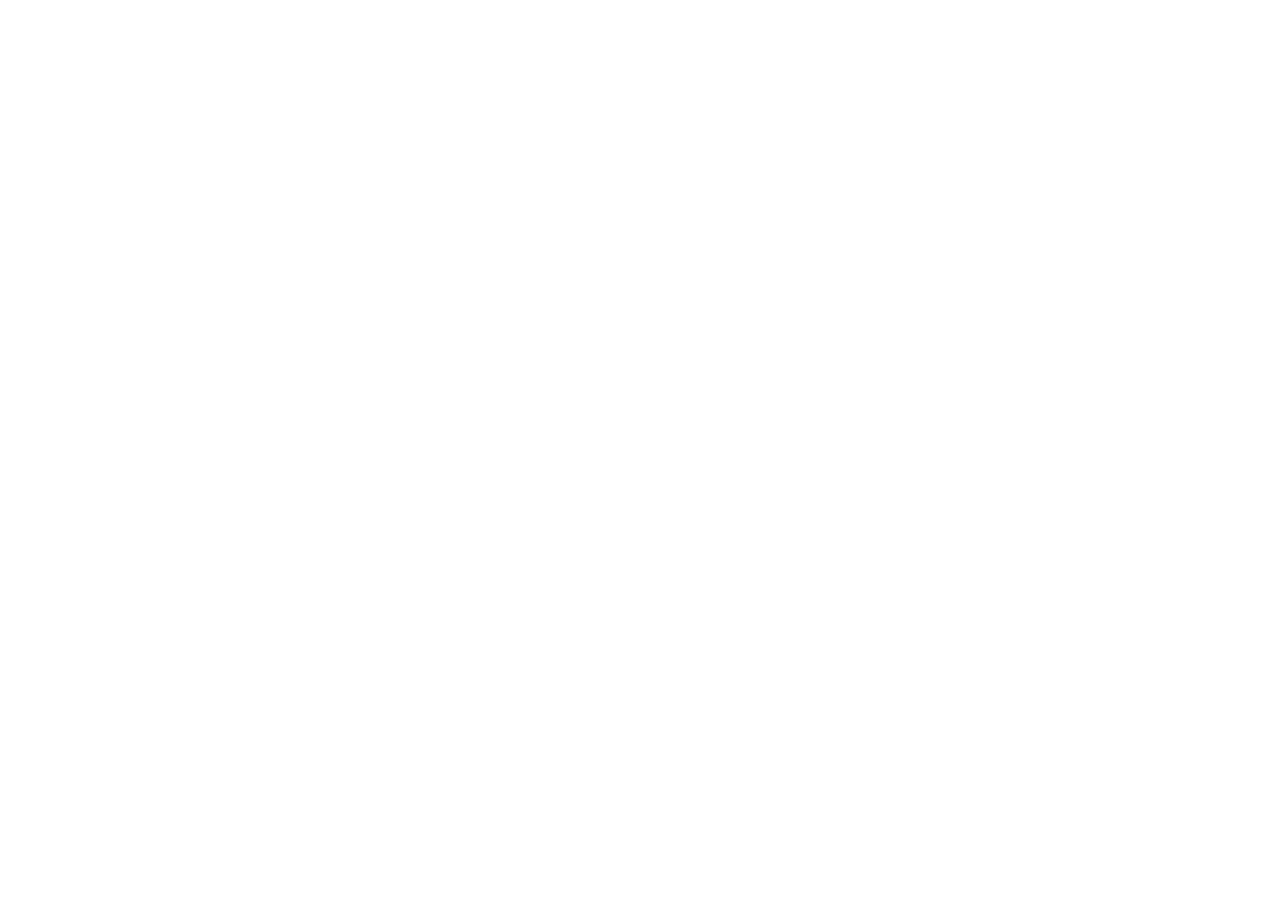
==== index.html @ ea011dbf "Initial commit" ====
<!DOCTYPE html>
<html lang="en">
  <head>
    <meta charset="UTF-8" />
    <meta name="viewport" content="width=device-width, initial-scale=1.0" />
    <title>Document</title>
    <link rel="stylesheet" href="./css/main.css" />
  </head>
  <body>
    <!-- Header -->

    <header>
      <nav></nav>
      <div class="container"></div>
    </header>

    <!-- Main -->

    <main>
      <section>
        <div class="container"></div>
      </section>

      <section>
        <div class="container"></div>
      </section>
    </main>
    <!-- Footer -->
    <footer>
      <div class="container"></div>
    </footer>
  </body>
</html>
---- css/main.css ----
*,
*::after,
*::before {
  margin: 0;
  padding: 0;
  box-sizing: border-box;
}

html {
  font-size: 62.5%;
  scroll-behavior: smooth;
  height: 100%;
}

a {
  display: inline-block;
  text-decoration: none;
}

ul,
ol {
  list-style: none;
}

img {
  display: flex;
  -o-object-fit: cover;
     object-fit: cover;
}

body {
  height: 100%;
  display: flex;
  flex-direction: column;
  font-family: "Barlow";
}

main {
  flex-grow: 1;
}

h1 {
  margin: 0;
}

h1,
h2,
h3,
h4,
h5,
h6 {
  font-family: "Fraunces";
  font-weight: 900;
}

.container {
  width: 100%;
  max-width: 1280px;
  margin-left: auto;
  margin-right: auto;
  padding-left: 5rem;
  padding-right: 5rem;
}

/* fraunces-regular - latin */
@font-face {
  font-display: swap; /* Check https://developer.mozilla.org/en-US/docs/Web/CSS/@font-face/font-display for other options. */
  font-family: "Fraunces";
  font-style: normal;
  font-weight: 400;
  src: url("../fonts/fraunces-v31-latin-regular.woff2") format("woff2"); /* Chrome 36+, Opera 23+, Firefox 39+, Safari 12+, iOS 10+ */
}
/* fraunces-900 - latin */
@font-face {
  font-display: swap; /* Check https://developer.mozilla.org/en-US/docs/Web/CSS/@font-face/font-display for other options. */
  font-family: "Fraunces";
  font-style: normal;
  font-weight: 900;
  src: url("../fonts/fraunces-v31-latin-900.woff2") format("woff2"); /* Chrome 36+, Opera 23+, Firefox 39+, Safari 12+, iOS 10+ */
}
/* barlow-regular - latin */
@font-face {
  font-display: swap; /* Check https://developer.mozilla.org/en-US/docs/Web/CSS/@font-face/font-display for other options. */
  font-family: "Barlow";
  font-style: normal;
  font-weight: 400;
  src: url("../fonts/barlow-v12-latin-regular.woff2") format("woff2"); /* Chrome 36+, Opera 23+, Firefox 39+, Safari 12+, iOS 10+ */
}
/* barlow-700 - latin */
@font-face {
  font-display: swap; /* Check https://developer.mozilla.org/en-US/docs/Web/CSS/@font-face/font-display for other options. */
  font-family: "Barlow";
  font-style: normal;
  font-weight: 700;
  src: url("../fonts/barlow-v12-latin-700.woff2") format("woff2"); /* Chrome 36+, Opera 23+, Firefox 39+, Safari 12+, iOS 10+ */
}/*# sourceMappingURL=main.css.map */
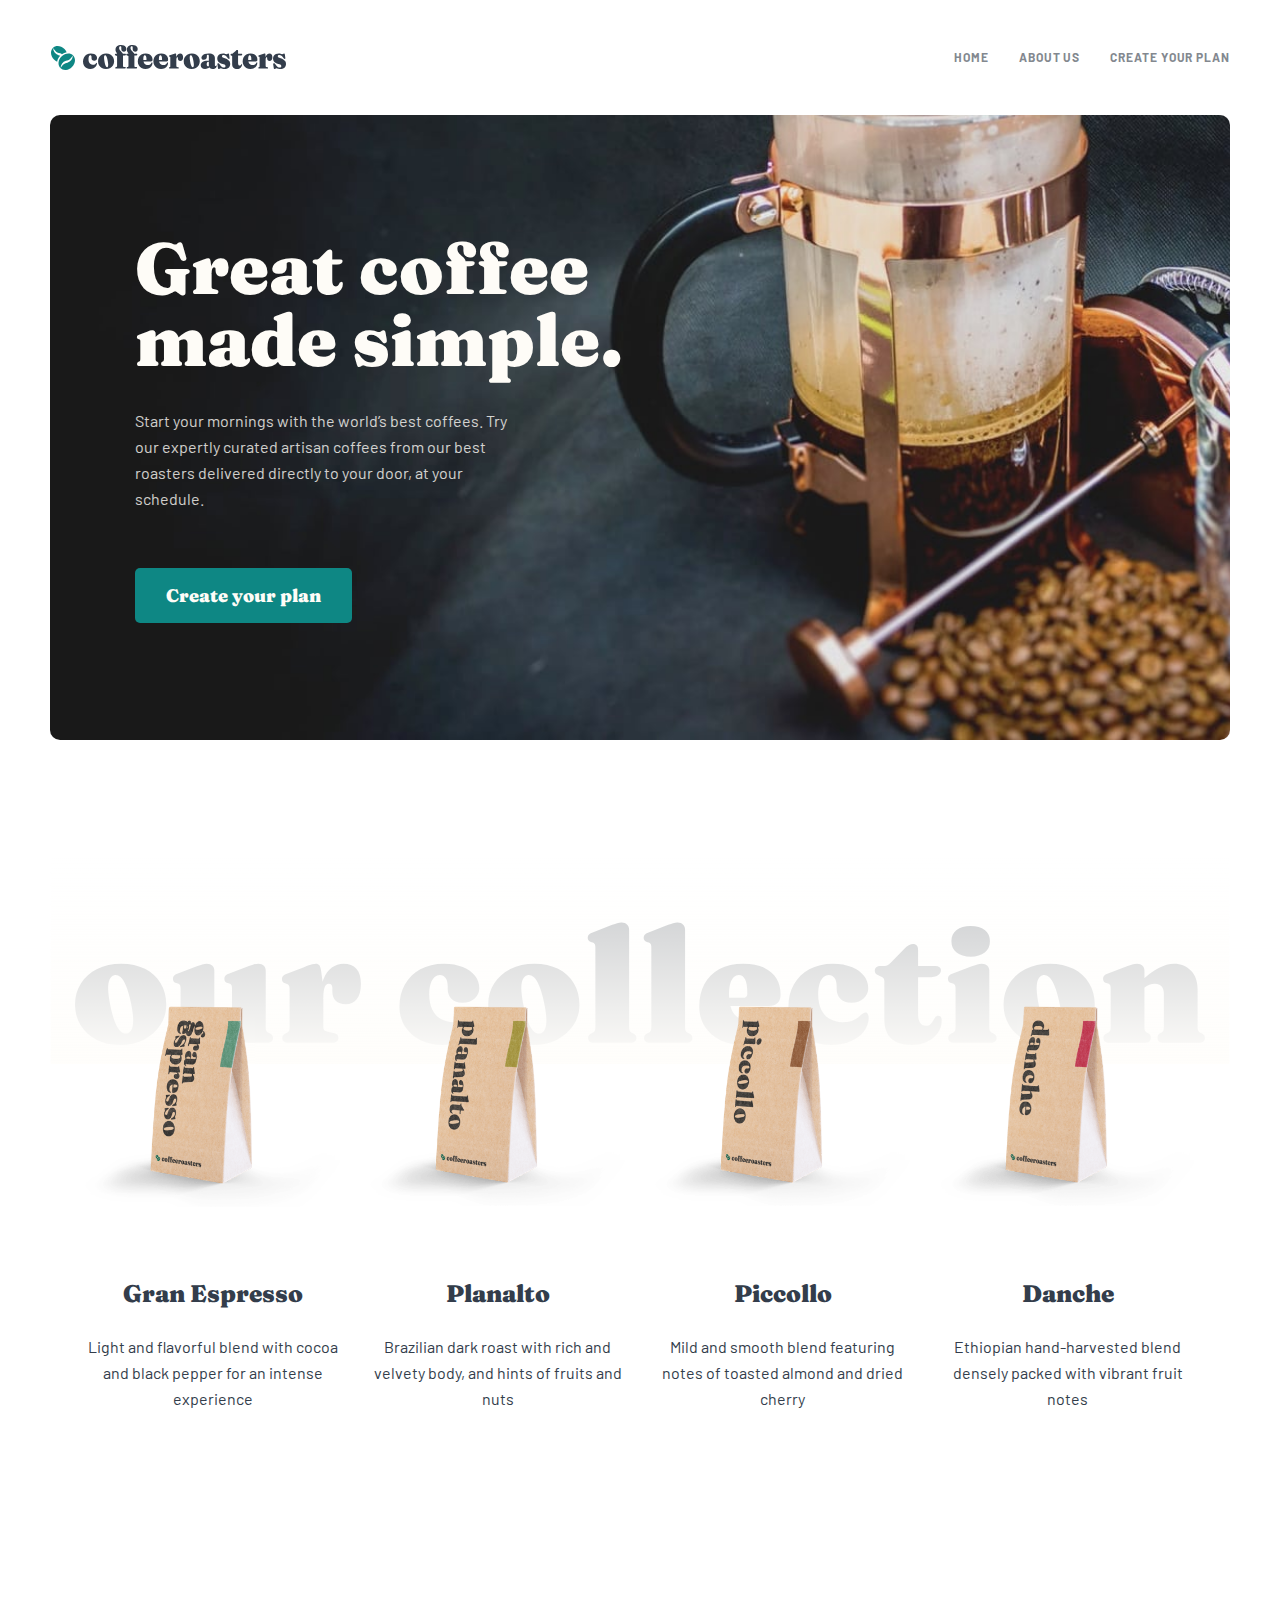
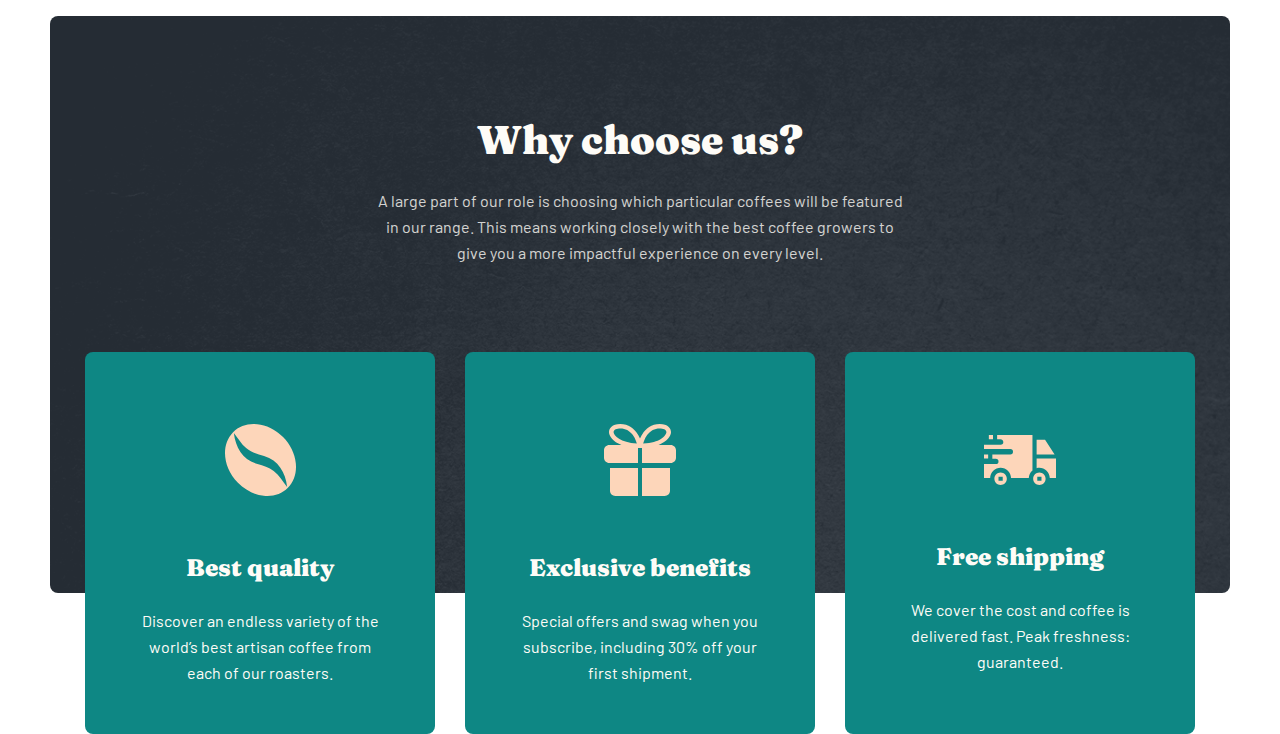
==== commit 54aea98b: "Cofeeroasters" ====
--- a/index.html
+++ b/index.html
@@ -10,24 +10,177 @@
     <!-- Header -->
 
     <header>
-      <nav></nav>
-      <div class="container"></div>
+      <nav>
+        <div class="container">
+          <div class="header-menu">
+            <a href="./index.html"
+              ><img
+                class="logo"
+                src="./img/shared/desktop/logo.svg"
+                alt="Cofferoaster"
+            /></a>
+            <ul class="header-menu__links">
+              <li><a class="header-menu__link" href="./index.html">HOME</a></li>
+              <li>
+                <a class="header-menu__link" href="./pages/about.html"
+                  >ABOUT US</a
+                >
+              </li>
+              <li>
+                <a class="header-menu__link" href="./pages/plan.html"
+                  >CREATE YOUR PLAN</a
+                >
+              </li>
+            </ul>
+
+            <button class="burger-button">
+              <img
+                class="burger-menu"
+                src="./img/shared/mobile/icon-hamburger.svg"
+              />
+            </button>
+          </div>
+        </div>
+      </nav>
+
+      <div class="container">
+        <div class="hero">
+          <div class="hero-content">
+            <h1 class="hero-content__title">Great coffee made simple.</h1>
+            <p class="hero-content__description">
+              Start your mornings with the world’s best coffees. Try our
+              expertly curated artisan coffees from our best roasters delivered
+              directly to your door, at your schedule.
+            </p>
+            <a class="btn" href="./pages/plan.html">Create your plan</a>
+          </div>
+        </div>
+      </div>
     </header>
 
     <!-- Main -->
 
     <main>
-      <section>
-        <div class="container"></div>
+      <section class="collection">
+        <div class="container">
+          <div class="collection-main">
+            <div class="collection-cards">
+              <div class="collection-box">
+                <img
+                  class="collection-box__img"
+                  src="../img/home/desktop/image-gran-espresso.png"
+                />
+                <div class="collection-text">
+                  <h2 class="collection-text__title">Gran Espresso</h2>
+                  <p class="collection-text__description">
+                    Light and flavorful blend with cocoa and black pepper for an
+                    intense experience
+                  </p>
+                </div>
+              </div>
+
+              <div class="collection-box">
+                <img
+                  class="collection-box__img"
+                  src="../img/home/desktop/image-planalto.png"
+                />
+                <div class="collection-text">
+                  <h2 class="collection-text__title">Planalto</h2>
+                  <p class="collection-text__description">
+                    Brazilian dark roast with rich and velvety body, and hints
+                    of fruits and nuts
+                  </p>
+                </div>
+              </div>
+
+              <div class="collection-box">
+                <img
+                  class="collection-box__img"
+                  src="../img/home/desktop/image-piccollo.png"
+                />
+                <div class="collection-text">
+                  <h2 class="collection-text__title">Piccollo</h2>
+                  <p class="collection-text__description">
+                    Mild and smooth blend featuring notes of toasted almond and
+                    dried cherry
+                  </p>
+                </div>
+              </div>
+
+              <div class="collection-box">
+                <img
+                  class="collection-box__img"
+                  src="../img/home/desktop/image-danche.png"
+                />
+                <div class="collection-text">
+                  <h2 class="collection-text__title">Danche</h2>
+                  <p class="collection-text__description">
+                    Ethiopian hand-harvested blend densely packed with vibrant
+                    fruit notes
+                  </p>
+                </div>
+              </div>
+            </div>
+          </div>
+        </div>
       </section>
 
       <section>
-        <div class="container"></div>
+        <div class="container">
+          <section class="creative">
+            <div class="backpage">
+              <div class="text-size">
+                <h2 class="text-size__title">Why choose us?</h2>
+                <p class="text-size__description">
+                  A large part of our role is choosing which particular coffees
+                  will be featured in our range. This means working closely with
+                  the best coffee growers to give you a more impactful
+                  experience on every level.
+                </p>
+              </div>
+              <div class="boss-box">
+                <div class="box-small">
+                  <img src="../img/home/desktop/icon-coffee-bean.svg" />
+                  <div class="box-text">
+                    <h3 class="box-text__title">Best quality</h3>
+                    <p class="box-text__description">
+                      Discover an endless variety of the world’s best artisan
+                      coffee from each of our roasters.
+                    </p>
+                  </div>
+                </div>
+
+                <div class="box-small">
+                  <img src="../img/home/desktop/icon-gift.svg" />
+                  <div class="box-text">
+                    <h3 class="box-text__title">Exclusive benefits</h3>
+                    <p class="box-text__description">
+                      Special offers and swag when you subscribe, including 30%
+                      off your first shipment.
+                    </p>
+                  </div>
+                </div>
+
+                <div class="box-small">
+                  <img src="../img/home/desktop/icon-truck.svg" />
+                  <div class="box-text">
+                    <h3 class="box-text__title">Free shipping</h3>
+                    <p class="box-text__description">
+                      We cover the cost and coffee is delivered fast. Peak
+                      freshness: guaranteed.
+                    </p>
+                  </div>
+                </div>
+              </div>
+            </div>
+          </section>
+        </div>
       </section>
     </main>
+
     <!-- Footer -->
-    <footer>
+    <!-- <!-- <footer>
       <div class="container"></div>
-    </footer>
+    </footer> -->
   </body>
 </html>
--- a/css/main.css
+++ b/css/main.css
@@ -93,4 +93,407 @@
   font-style: normal;
   font-weight: 700;
   src: url("../fonts/barlow-v12-latin-700.woff2") format("woff2"); /* Chrome 36+, Opera 23+, Firefox 39+, Safari 12+, iOS 10+ */
+}
+.btn {
+  padding: 15px 31px;
+  border-radius: 5px;
+  cursor: pointer;
+  background-color: #0e8784;
+  font-size: 18px;
+  line-height: 25px;
+  font-weight: 900;
+  font-family: "Fraunces";
+  color: #fefcf7;
+}
+
+.btn:hover {
+  background-color: #66d2cf;
+}
+
+.btn:active {
+  background-color: #e2dedb;
+}
+
+.header-menu {
+  display: flex;
+  justify-content: space-between;
+}
+
+nav {
+  padding: 44px 0;
+}
+
+.header-menu__links {
+  display: flex;
+  align-items: center;
+  gap: 30px;
+  font-size: 12px;
+  line-height: 0.8;
+  letter-spacing: 0.92px;
+  font-weight: 700;
+  font-family: "Barlow";
+}
+
+.header-menu__link {
+  color: #83888f;
+}
+
+.header-menu__link:hover {
+  color: #000;
+}
+
+.burger-menu {
+  display: none;
+  position: absolute;
+  top: 0;
+  right: 0;
+}
+
+.burger-button {
+  border: none;
+  background-color: transparent;
+  cursor: pointer;
+  position: absolute;
+  top: 0;
+  right: 0;
+}
+
+.hero {
+  background-image: url(../img/home/desktop/image-hero-coffeepress.jpg);
+  background-size: cover;
+  background-position: center;
+  border-radius: 10px;
+  padding: 11.7rem 8.5rem;
+}
+
+.hero-content__title {
+  font-size: 72px;
+  line-height: 1;
+  font-weight: 900;
+  font-family: "Fraunces";
+  max-width: 49.3rem;
+  color: #fefcf7;
+  margin-bottom: 32px;
+}
+
+.hero-content__description {
+  font-size: 16px;
+  line-height: 26px;
+  font-weight: 400;
+  font-family: "Barlow";
+  max-width: 39.5rem;
+  color: #fefcf7;
+  opacity: 80%;
+  margin-bottom: 56px;
+}
+
+.collection-main {
+  background-image: url(../img/home/desktop/our-collection.svg);
+  background-repeat: no-repeat;
+  background-size: contain;
+  height: 560px;
+  margin-top: 116px;
+  padding-bottom: 100px;
+  box-sizing: content-box;
+}
+
+.collection-cards {
+  display: flex;
+  align-items: center;
+  justify-content: center;
+  gap: 30px;
+  position: relative;
+  top: 150px;
+}
+
+.collection-box__img {
+  width: 255px;
+}
+
+.collection-box {
+  text-align: center;
+  display: flex;
+  flex-direction: column;
+  justify-content: center;
+}
+
+.collection-text {
+  width: 255px;
+}
+
+.collection-text__title {
+  font-size: 24px;
+  line-height: 32px;
+  color: #333d4b;
+  font-family: "Fraunces";
+  font-weight: 900;
+  margin-top: 71.55px;
+}
+
+.collection-text__description {
+  font-size: 16px;
+  line-height: 26px;
+  color: #333d4b;
+  font-family: "Barlow";
+  font-weight: 400;
+  margin-top: 24px;
+}
+
+.creative {
+  padding-bottom: 100px;
+}
+
+.backpage {
+  background-color: #333d4b;
+  background-image: url(../img/plan/desktop/bg-steps.png);
+  background-size: cover;
+  border-radius: 8px;
+  height: 577px;
+  margin-top: 100px;
+  text-align: center;
+  padding: 0 20px;
+}
+
+.text-size__title {
+  font-family: "Fraunces";
+  font-weight: 900;
+  font-size: 40px;
+  line-height: 48px;
+  margin: 0 auto;
+  color: #fefcf7;
+  padding-top: 100px;
+}
+
+.text-size__description {
+  font-family: "Barlow";
+  font-weight: 400;
+  font-size: 16px;
+  line-height: 26px;
+  opacity: 80%;
+  color: #fefcf7;
+  max-width: 540px;
+  margin: 0 auto;
+  padding-top: 24px;
+  padding-bottom: 86px;
+}
+
+.boss-box {
+  display: flex;
+  justify-content: center;
+  gap: 30px;
+}
+
+.box-small {
+  max-width: 350px;
+  padding: 72px 48px 48px 48px;
+  border-radius: 8px;
+  background-color: #0e8784;
+  display: flex;
+  flex-direction: column;
+  align-items: center;
+  justify-content: center;
+  text-align: center;
+}
+
+.box-text__title {
+  font-size: 24px;
+  line-height: 32px;
+  font-weight: 900;
+  font-family: "Fraunces";
+  color: #fefcf7;
+  margin-top: 56px;
+}
+
+.box-text__description {
+  font-size: 16px;
+  line-height: 26px;
+  font-weight: 400;
+  font-family: "Barlow";
+  color: #fefcf7;
+  width: 255px;
+  margin-top: 24px;
+}
+
+@media screen and (max-width: 1160px) {
+  .box-small {
+    max-width: 320px;
+  }
+}
+@media screen and (max-width: 1060px) {
+  .box-small {
+    max-width: 280px;
+    padding: 70px 20px 20px 20px;
+  }
+  .box-text__description {
+    width: 220px;
+  }
+  .box-text__title {
+    font-size: 20px;
+  }
+  .box-text__title:nth-child(3) {
+    margin-top: 65px;
+  }
+}
+@media screen and (max-width: 930px) {
+  .box-small {
+    max-width: 240px;
+  }
+}
+@media screen and (max-width: 830px) {
+  .boss-box {
+    display: flex;
+    flex-direction: column;
+    align-items: center;
+  }
+  .box-small {
+    max-width: 573px;
+    width: 100%;
+    height: 170px;
+    display: flex;
+    flex-direction: row;
+    gap: 24px;
+    padding: 41px 48px 41px 70px;
+  }
+  .text-size__title {
+    font-size: 32px;
+    line-height: 40px;
+  }
+  .text-size__description {
+    font-size: 15px;
+    line-height: 25px;
+    padding-bottom: 70px;
+  }
+  .box-text {
+    margin-left: 55px;
+  }
+  .box-text__title {
+    margin-top: 0;
+    text-align: left;
+  }
+  .box-text__description {
+    margin-top: 16px;
+    text-align: left;
+    width: 100%;
+  }
+  .backpage {
+    height: 573px;
+  }
+}
+@media screen and (max-width: 769px) {
+  .hero {
+    background-image: url(../img/home/tablet/image-hero-coffeepress.jpg);
+    background-position: center;
+    padding: 10.4rem 5.8rem;
+  }
+  .hero-content__title {
+    margin-bottom: 24px;
+    font-size: 48px;
+    line-height: 48px;
+    max-width: 329px;
+  }
+  .hero-content__description {
+    margin-bottom: 40px;
+    font-size: 15px;
+    line-height: 25px;
+  }
+}
+@media screen and (max-width: 660px) {
+  .header-menu__links {
+    display: none;
+  }
+  .header-menu {
+    align-items: center;
+  }
+  .burger-menu {
+    display: block;
+    width: 29px;
+  }
+  .burger-button {
+    position: relative;
+    top: -8px;
+  }
+}
+@media screen and (max-width: 600px) {
+  .boss-box {
+    display: flex;
+    flex-direction: column;
+    align-items: center;
+  }
+  .box-small {
+    max-width: 279px;
+    width: 100%;
+    height: 382px;
+    display: flex;
+    flex-direction: column;
+    gap: 24px;
+    padding: 72px 12px 48px 12px;
+  }
+  .text-size__title {
+    font-size: 32px;
+    line-height: 40px;
+  }
+  .text-size__description {
+    font-size: 15px;
+    line-height: 25px;
+    padding-bottom: 70px;
+  }
+  .box-text {
+    margin-left: 0;
+    display: flex;
+    flex-direction: column;
+    align-items: center;
+    justify-content: center;
+  }
+  .box-text__title {
+    margin-top: 55px;
+    text-align: left;
+    font-size: 24px;
+    text-align: center;
+  }
+  .box-text__description {
+    margin-top: 16px;
+    text-align: left;
+    width: 100%;
+    text-align: center;
+  }
+  .backpage {
+    height: 902px;
+    background-image: url(../img/plan/mobile/bg-order-summary.png);
+    background-repeat: no-repeat;
+    background-size: cover;
+  }
+}
+@media screen and (max-width: 550px) {
+  .hero {
+    background-image: url(../img/home/mobile/image-hero-coffeepress.jpg);
+    background-position: center;
+    padding: 10rem 2.4rem;
+  }
+  .hero-content {
+    text-align: center;
+  }
+  .hero-content__title {
+    margin-bottom: 24px;
+    font-size: 40px;
+    line-height: 40px;
+    max-width: 279px;
+    margin-left: auto;
+    margin-right: auto;
+  }
+  .hero-content__description {
+    margin-bottom: 40px;
+    font-size: 15px;
+    line-height: 25px;
+    max-width: 279px;
+    margin-left: auto;
+    margin-right: auto;
+  }
+}
+@media screen and (max-width: 400px) {
+  .logo {
+    width: 180px;
+  }
+  .burger-menu {
+    width: 19px;
+  }
 }/*# sourceMappingURL=main.css.map */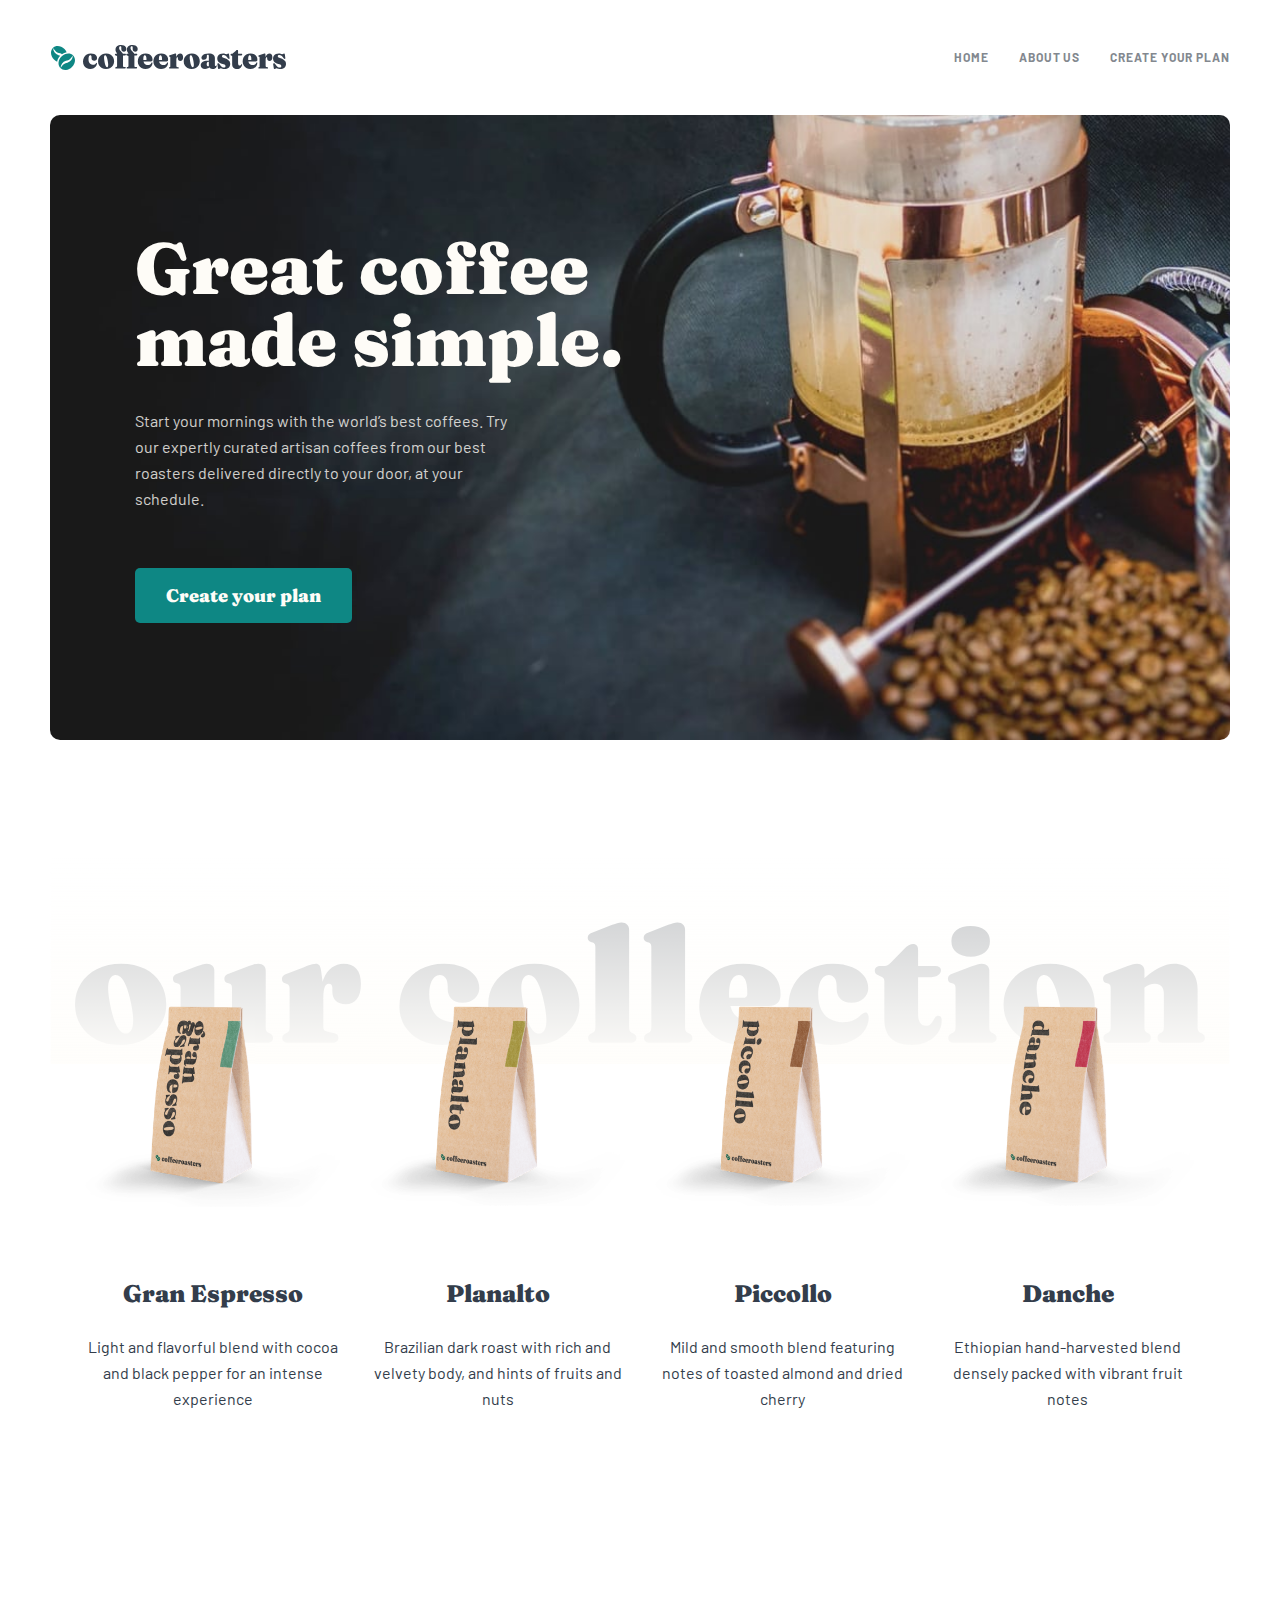
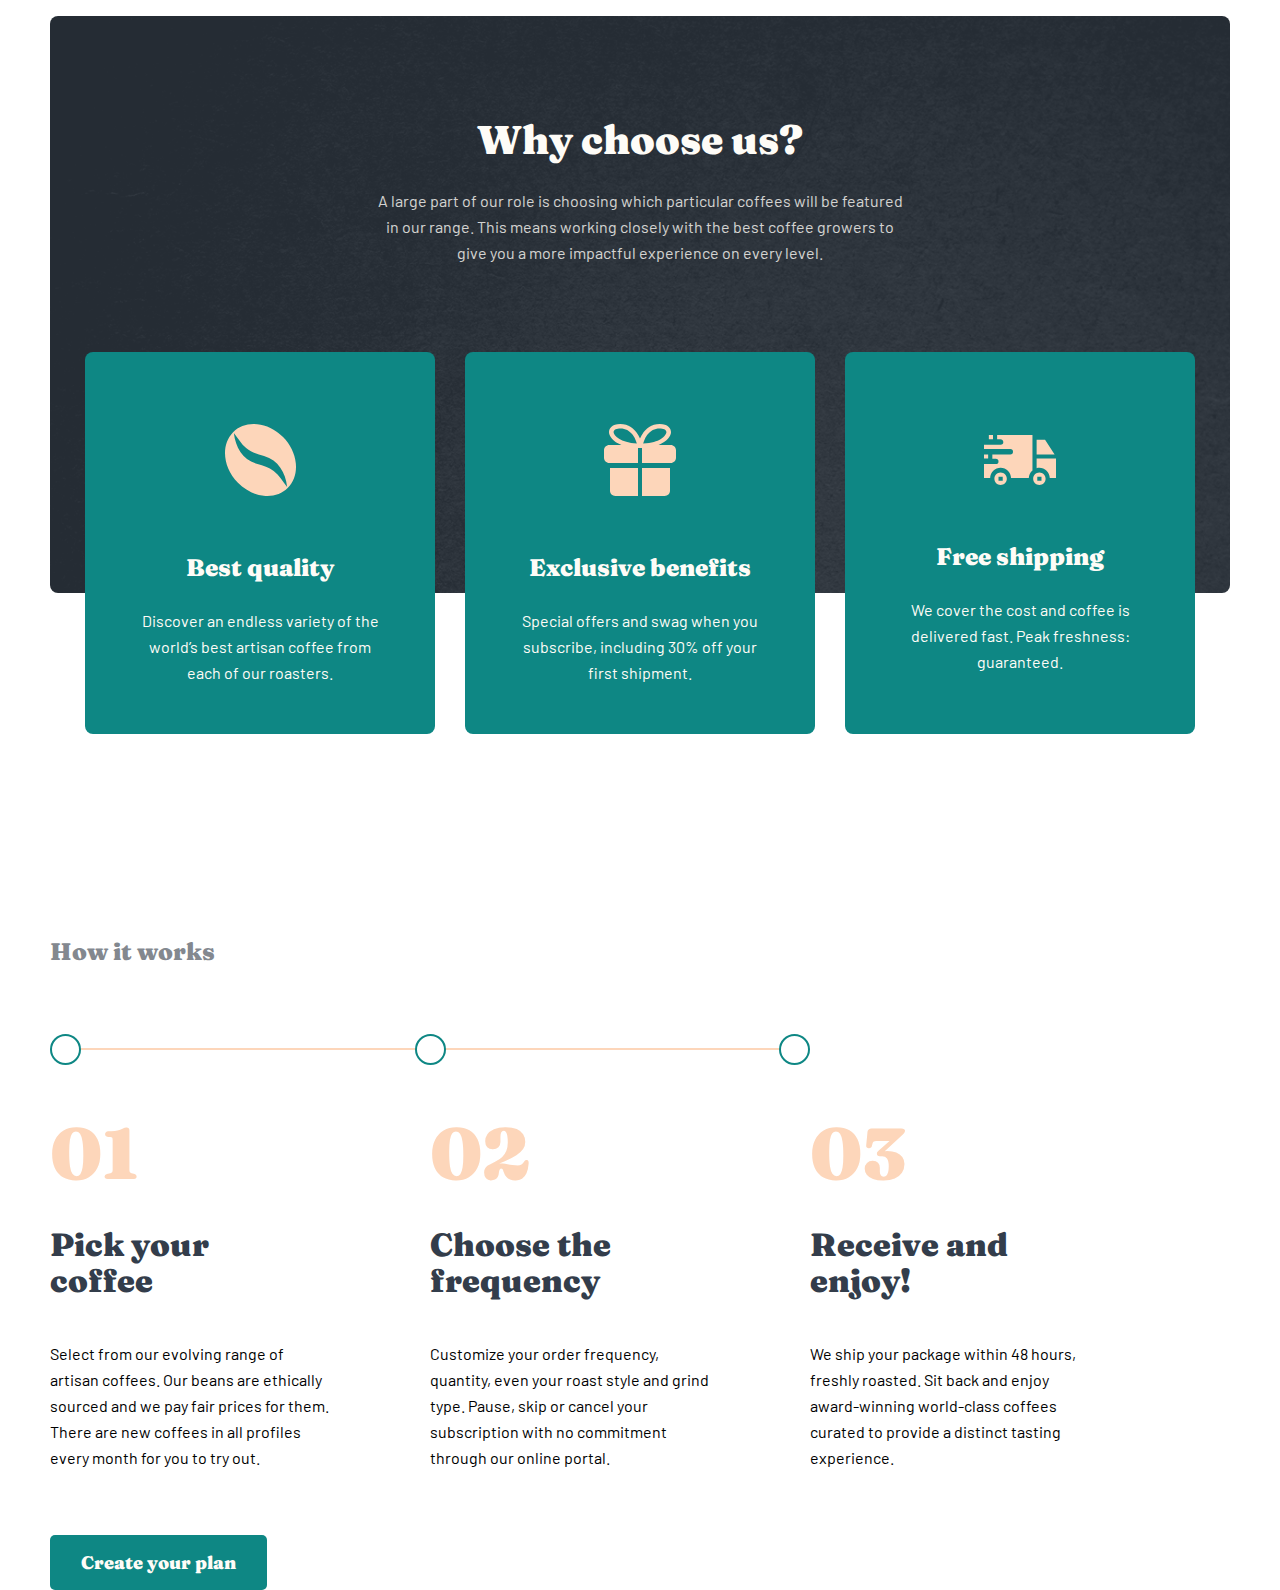
==== commit fd8ee61f: "Cofeeroasters" ====
--- a/index.html
+++ b/index.html
@@ -125,9 +125,9 @@
         </div>
       </section>
 
-      <section>
-        <div class="container">
-          <section class="creative">
+      <section class="why-us">
+        <div class="container">
+          <div class="creative">
             <div class="backpage">
               <div class="text-size">
                 <h2 class="text-size__title">Why choose us?</h2>
@@ -173,7 +173,57 @@
                 </div>
               </div>
             </div>
-          </section>
+          </div>
+        </div>
+      </section>
+
+      <section class="how-it">
+        <div class="container">
+          <h2 class="how-it__title">How it works</h2>
+
+          <div class="how-it__content">
+            <div class="steps">
+              <span></span>
+              <span></span>
+              <span></span>
+            </div>
+
+            <div class="how-it__content__boxes">
+              <div class="how-it__content__box">
+                <span class="number">01</span>
+                <h3 class="how-it__content__box__title">Pick your coffee</h3>
+                <p class="how-it__content__box__description">
+                  Select from our evolving range of artisan coffees. Our beans
+                  are ethically sourced and we pay fair prices for them. There
+                  are new coffees in all profiles every month for you to try
+                  out.
+                </p>
+              </div>
+
+              <div class="how-it__content__box">
+                <span class="number">02</span>
+                <h3 class="how-it__content__box__title">
+                  Choose the frequency
+                </h3>
+                <p class="how-it__content__box__description">
+                  Customize your order frequency, quantity, even your roast
+                  style and grind type. Pause, skip or cancel your subscription
+                  with no commitment through our online portal.
+                </p>
+              </div>
+
+              <div class="how-it__content__box">
+                <span class="number">03</span>
+                <h3 class="how-it__content__box__title">Receive and enjoy!</h3>
+                <p class="how-it__content__box__description">
+                  We ship your package within 48 hours, freshly roasted. Sit
+                  back and enjoy award-winning world-class coffees curated to
+                  provide a distinct tasting experience.
+                </p>
+              </div>
+            </div>
+            <button class="btn">Create your plan</button>
+          </div>
         </div>
       </section>
     </main>
--- a/css/main.css
+++ b/css/main.css
@@ -104,6 +104,7 @@
   font-weight: 900;
   font-family: "Fraunces";
   color: #fefcf7;
+  border: none;
 }
 
 .btn:hover {
@@ -254,6 +255,11 @@
   padding: 0 20px;
 }
 
+.creative {
+  height: 820px;
+  padding-bottom: 100px;
+}
+
 .text-size__title {
   font-family: "Fraunces";
   font-weight: 900;
@@ -314,6 +320,70 @@
   margin-top: 24px;
 }
 
+.how-it {
+  margin-top: 100px;
+}
+
+.how-it__title {
+  font-size: 24px;
+  line-height: 32px;
+  font-weight: 900;
+  font-family: "Fraunces";
+  color: #83888f;
+  margin-bottom: 80px;
+}
+
+.steps {
+  width: 760px;
+  display: flex;
+  justify-content: space-between;
+  align-items: center;
+  height: 2px;
+  background-color: #fdd6ba;
+}
+.steps span {
+  display: inline-block;
+  width: 31px;
+  height: 31px;
+  background-color: #fff;
+  border: 2px solid #0e8784;
+  border-radius: 50%;
+}
+
+.how-it__content__boxes {
+  display: flex;
+  gap: 95px;
+  margin-top: 67px;
+  margin-bottom: 64px;
+}
+
+.number {
+  font-size: 72px;
+  line-height: 72px;
+  font-weight: 900;
+  font-family: "Fraunces";
+  color: #fdd6ba;
+}
+
+.how-it__content__box__title {
+  font-size: 32px;
+  line-height: 36px;
+  font-weight: 900;
+  font-family: "Fraunces";
+  color: #333d4b;
+  width: 255px;
+  margin-top: 38px;
+  margin-bottom: 42px;
+}
+
+.how-it__content__box__description {
+  font-size: 16px;
+  line-height: 26px;
+  font-weight: 400;
+  font-family: "Barlow";
+  width: 285px;
+}
+
 @media screen and (max-width: 1160px) {
   .box-small {
     max-width: 320px;
@@ -332,6 +402,15 @@
   }
   .box-text__title:nth-child(3) {
     margin-top: 65px;
+  }
+  .collection-cards {
+    gap: 13px;
+  }
+  .collection-box__img {
+    width: 200px;
+  }
+  .collection-text {
+    width: 200px;
   }
 }
 @media screen and (max-width: 930px) {
@@ -396,6 +475,27 @@
     font-size: 15px;
     line-height: 25px;
   }
+  .collection-main {
+    height: 1050px;
+    margin-top: 120px;
+    padding-bottom: 72px;
+  }
+  .collection-cards {
+    flex-direction: column;
+  }
+  .collection-box {
+    text-align: left;
+    flex-direction: row;
+  }
+  .collection-text {
+    width: 282px;
+  }
+  .collection-text__title {
+    margin-top: 0px;
+  }
+  .backpage {
+    margin-top: 72px;
+  }
 }
 @media screen and (max-width: 660px) {
   .header-menu__links {
@@ -488,6 +588,32 @@
     margin-left: auto;
     margin-right: auto;
   }
+  .collection-main {
+    height: 1580px;
+    margin-top: 120px;
+    padding-bottom: 60px;
+  }
+  .collection-cards {
+    flex-direction: column;
+    gap: 50px;
+  }
+  .collection-box__img {
+    margin-left: auto;
+    margin-right: auto;
+  }
+  .collection-box {
+    text-align: center;
+    flex-direction: column;
+  }
+  .collection-text {
+    width: 282px;
+  }
+  .collection-text__title {
+    margin-top: 24px;
+  }
+  .backpage {
+    margin-top: 60px;
+  }
 }
 @media screen and (max-width: 400px) {
   .logo {
@@ -496,4 +622,29 @@
   .burger-menu {
     width: 19px;
   }
+  .hero-content__title {
+    font-size: 30px;
+    line-height: 32px;
+  }
+  .hero-content__description {
+    font-size: 18px;
+    line-height: 20px;
+  }
+  .btn {
+    font-size: 13px;
+  }
+}
+@media screen and (max-width: 330px) {
+  .hero-content__title {
+    font-size: 25px;
+    line-height: 25px;
+  }
+  .hero-content__description {
+    font-size: 15px;
+    line-height: 15px;
+  }
+  .btn {
+    font-size: 13px;
+    padding: 15px 25px;
+  }
 }/*# sourceMappingURL=main.css.map */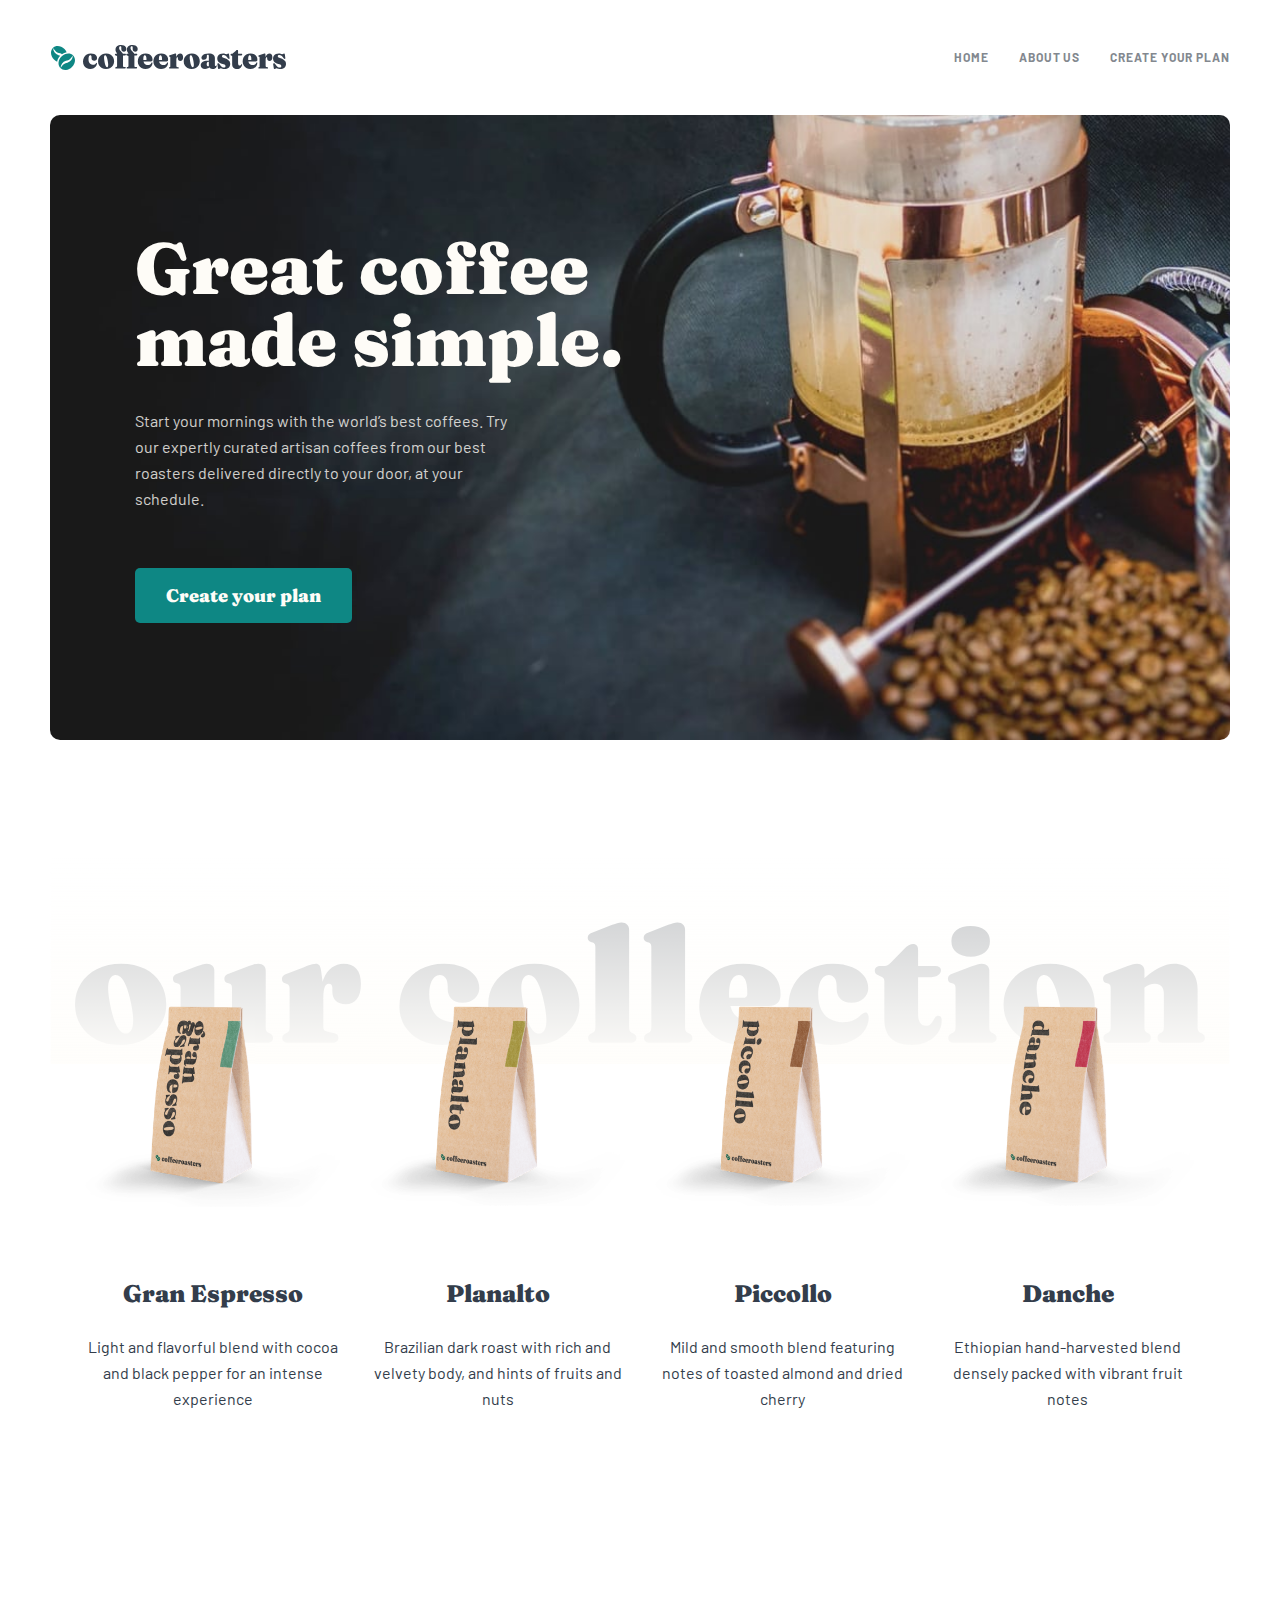
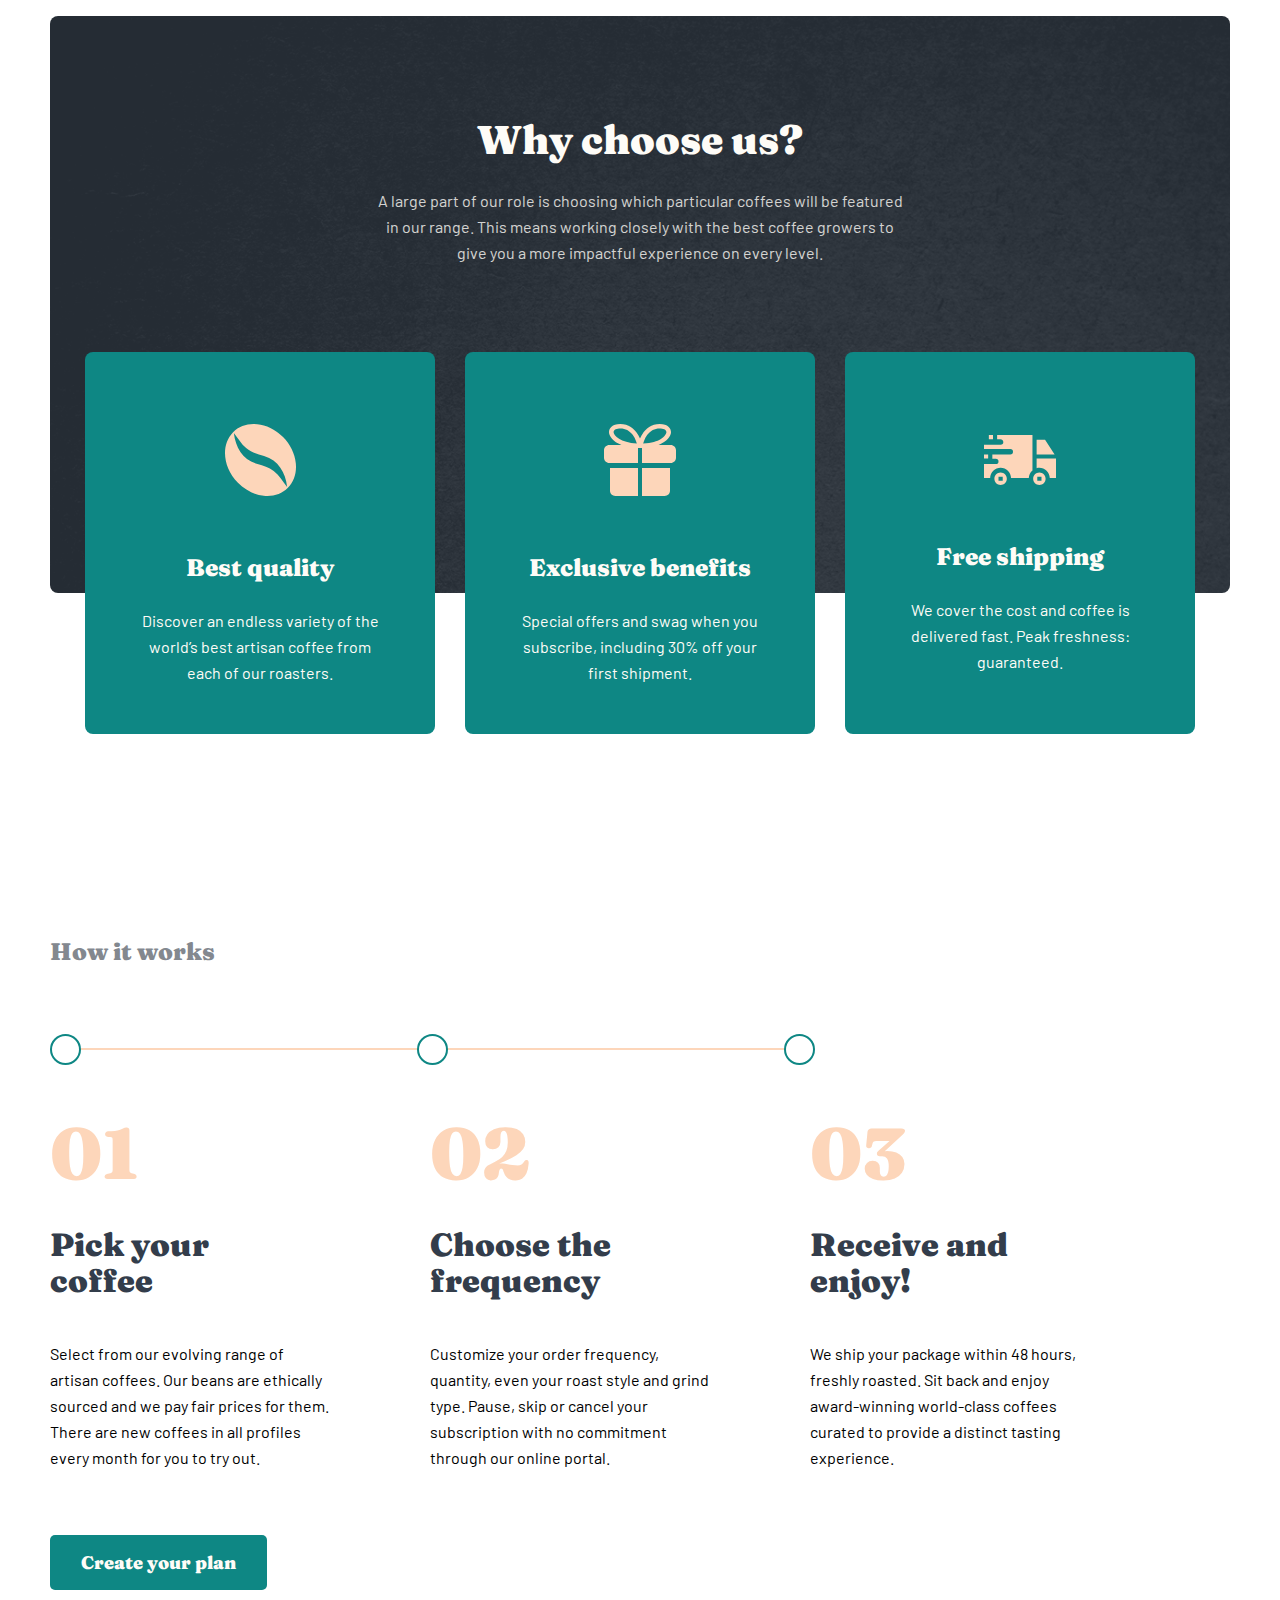
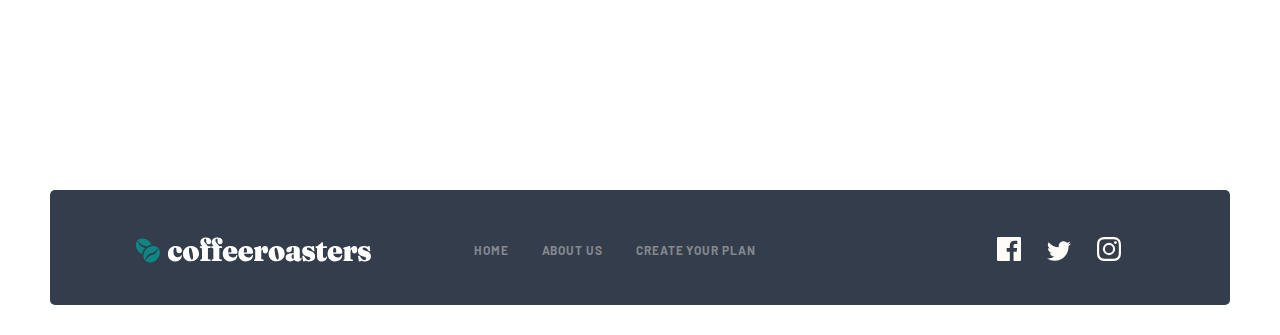
==== commit fdcd450e: "Cofeeraosters" ====
--- a/index.html
+++ b/index.html
@@ -222,15 +222,77 @@
                 </p>
               </div>
             </div>
-            <button class="btn">Create your plan</button>
+            <button class="btn last-section-button">Create your plan</button>
           </div>
         </div>
       </section>
     </main>
 
     <!-- Footer -->
-    <!-- <!-- <footer>
-      <div class="container"></div>
-    </footer> -->
+    <div class="container">
+      <footer>
+        <div class="logo-footer">
+          <a href="./index.html">
+            <img
+              class="logo-svg"
+              src="./img/shared/desktop/logo-footer.svg"
+              alt=""
+            />
+          </a>
+
+          <ul class="footer-menu">
+            <li class="footer-menu__list"><a href="./index.html">HOME</a></li>
+            <li class="footer-menu__list">
+              <a href="./pages/about.html">ABOUT US</a>
+            </li>
+            <li class="footer-menu__list">
+              <a href="./pages/plan.html">CREATE YOUR PLAN</a>
+            </li>
+          </ul>
+        </div>
+
+        <div class="social-icon">
+          <a href="#">
+            <svg
+              class="icon-social"
+              xmlns="http://www.w3.org/2000/svg"
+              width="24"
+              height="24"
+            >
+              <path
+                fill="#FEFCF7"
+                d="M22.675 0H1.325C.593 0 0 .593 0 1.325v21.351C0 23.407.593 24 1.325 24H12.82v-9.294H9.692v-3.622h3.128V8.413c0-3.1 1.893-4.788 4.659-4.788 1.325 0 2.463.099 2.795.143v3.24l-1.918.001c-1.504 0-1.795.715-1.795 1.763v2.313h3.587l-.467 3.622h-3.12V24h6.116c.73 0 1.323-.593 1.323-1.325V1.325C24 .593 23.407 0 22.675 0z"
+              />
+            </svg>
+          </a>
+          <a href="#"
+            ><svg
+              class="icon-social"
+              xmlns="http://www.w3.org/2000/svg"
+              width="24"
+              height="20"
+            >
+              <path
+                fill="#FEFCF7"
+                d="M24 2.557a9.83 9.83 0 01-2.828.775A4.932 4.932 0 0023.337.608a9.864 9.864 0 01-3.127 1.195A4.916 4.916 0 0016.616.248c-3.179 0-5.515 2.966-4.797 6.045A13.978 13.978 0 011.671 1.149a4.93 4.93 0 001.523 6.574 4.903 4.903 0 01-2.229-.616c-.054 2.281 1.581 4.415 3.949 4.89a4.935 4.935 0 01-2.224.084 4.928 4.928 0 004.6 3.419A9.9 9.9 0 010 17.54a13.94 13.94 0 007.548 2.212c9.142 0 14.307-7.721 13.995-14.646A10.025 10.025 0 0024 2.557z"
+              />
+            </svg>
+          </a>
+          <a href="#"
+            ><svg
+              class="icon-social"
+              xmlns="http://www.w3.org/2000/svg"
+              width="24"
+              height="24"
+            >
+              <path
+                fill="#FEFCF7"
+                d="M12 2.163c3.204 0 3.584.012 4.85.07 3.252.148 4.771 1.691 4.919 4.919.058 1.265.069 1.645.069 4.849 0 3.205-.012 3.584-.069 4.849-.149 3.225-1.664 4.771-4.919 4.919-1.266.058-1.644.07-4.85.07-3.204 0-3.584-.012-4.849-.07-3.26-.149-4.771-1.699-4.919-4.92-.058-1.265-.07-1.644-.07-4.849 0-3.204.013-3.583.07-4.849.149-3.227 1.664-4.771 4.919-4.919 1.266-.057 1.645-.069 4.849-.069zM12 0C8.741 0 8.333.014 7.053.072 2.695.272.273 2.69.073 7.052.014 8.333 0 8.741 0 12c0 3.259.014 3.668.072 4.948.2 4.358 2.618 6.78 6.98 6.98C8.333 23.986 8.741 24 12 24c3.259 0 3.668-.014 4.948-.072 4.354-.2 6.782-2.618 6.979-6.98.059-1.28.073-1.689.073-4.948 0-3.259-.014-3.667-.072-4.947-.196-4.354-2.617-6.78-6.979-6.98C15.668.014 15.259 0 12 0zm0 5.838a6.162 6.162 0 100 12.324 6.162 6.162 0 000-12.324zM12 16a4 4 0 110-8 4 4 0 010 8zm6.406-11.845a1.44 1.44 0 100 2.881 1.44 1.44 0 000-2.881z"
+              />
+            </svg>
+          </a>
+        </div>
+      </footer>
+    </div>
   </body>
 </html>
--- a/css/main.css
+++ b/css/main.css
@@ -322,6 +322,7 @@
 
 .how-it {
   margin-top: 100px;
+  padding-bottom: 100px;
 }
 
 .how-it__title {
@@ -334,7 +335,8 @@
 }
 
 .steps {
-  width: 760px;
+  width: 65%;
+  max-width: 765px;
   display: flex;
   justify-content: space-between;
   align-items: center;
@@ -345,9 +347,9 @@
   display: inline-block;
   width: 31px;
   height: 31px;
+  border-radius: 50%;
+  border: 2px solid #0e8784;
   background-color: #fff;
-  border: 2px solid #0e8784;
-  border-radius: 50%;
 }
 
 .how-it__content__boxes {
@@ -384,9 +386,97 @@
   width: 285px;
 }
 
+footer {
+  background-color: #333d4b;
+  margin-top: 100px;
+  margin-bottom: 30px;
+  padding: 47px 85px 42px 85px;
+  border-radius: 5px;
+  display: flex;
+  align-items: center;
+  justify-content: space-between;
+}
+
+.logo-footer {
+  display: flex;
+  -moz-column-gap: 102.9px;
+       column-gap: 102.9px;
+  align-items: center;
+}
+
+.footer-menu {
+  display: flex;
+  gap: 33px;
+}
+
+.footer-menu__list a {
+  color: #83888f;
+  font-weight: 700;
+  font-family: "Barlow";
+  font-size: 12px;
+  line-height: 15px;
+  letter-spacing: 0.92px;
+}
+
+.social-icon a {
+  margin-right: 24px;
+}
+
+.social-icon path:hover {
+  fill: #fdd6ba;
+}
+
+.main-content {
+  display: flex;
+  flex-direction: column;
+  gap: 4rem;
+  padding: 2rem;
+}
+.main-content .commitment-section,
+.main-content .quality-section {
+  display: flex;
+  align-items: center;
+  gap: 2rem;
+}
+.main-content .commitment-section img,
+.main-content .quality-section img {
+  width: 300px;
+  height: auto;
+  border-radius: 10px;
+}
+.main-content .commitment-section .commitment-text h2,
+.main-content .commitment-section .quality-text h2,
+.main-content .quality-section .commitment-text h2,
+.main-content .quality-section .quality-text h2 {
+  font-size: 2rem;
+  color: #333;
+}
+.main-content .commitment-section .commitment-text p,
+.main-content .commitment-section .quality-text p,
+.main-content .quality-section .commitment-text p,
+.main-content .quality-section .quality-text p {
+  font-size: 1rem;
+  color: #666;
+}
+.main-content .quality-section {
+  background-color: #2c2c2c;
+  color: #fff;
+  padding: 2rem;
+  border-radius: 10px;
+}
+.main-content .quality-section .quality-text h2 {
+  color: #fff;
+}
+.main-content .quality-section .quality-text p {
+  color: #ccc;
+}
+
 @media screen and (max-width: 1160px) {
   .box-small {
     max-width: 320px;
+  }
+  .how-it__content__boxes {
+    gap: 50px;
   }
 }
 @media screen and (max-width: 1060px) {
@@ -412,10 +502,22 @@
   .collection-text {
     width: 200px;
   }
+  .how-it__content__boxes {
+    gap: 30px;
+  }
+  footer {
+    padding: 47px 50px 47px 85px;
+  }
 }
 @media screen and (max-width: 930px) {
   .box-small {
     max-width: 240px;
+  }
+  .how-it__content__boxes {
+    gap: 18px;
+  }
+  .how-it__content__box__description {
+    width: 230px;
   }
 }
 @media screen and (max-width: 830px) {
@@ -457,6 +559,53 @@
   .backpage {
     height: 573px;
   }
+  .how-it__content__boxes {
+    flex-direction: column;
+    text-align: center;
+    gap: 56px;
+  }
+  .how-it__content__box__title {
+    margin-left: auto;
+    margin-right: auto;
+    font-size: 25px;
+    line-height: 30px;
+    max-width: 327px;
+    margin-bottom: 24px;
+    margin-top: 24px;
+  }
+  .how-it__content__box__description {
+    margin-left: auto;
+    margin-right: auto;
+    font-size: 14px;
+    line-height: 16px;
+    max-width: 327px;
+  }
+  .steps {
+    margin-left: auto;
+    margin-right: auto;
+  }
+  .creative {
+    height: 980px;
+  }
+  .how-it__title {
+    text-align: center;
+    font-size: 40px;
+    line-height: 45px;
+  }
+  .last-section-button {
+    display: flex;
+    justify-content: center;
+    align-items: center;
+    text-align: center;
+  }
+  .logo-footer {
+    flex-direction: column;
+    gap: 32px;
+  }
+  footer {
+    flex-direction: column;
+    gap: 65px;
+  }
 }
 @media screen and (max-width: 769px) {
   .hero {
@@ -496,6 +645,9 @@
   .backpage {
     margin-top: 72px;
   }
+  .logo-footer {
+    flex-direction: column;
+  }
 }
 @media screen and (max-width: 660px) {
   .header-menu__links {
@@ -561,6 +713,9 @@
     background-image: url(../img/plan/mobile/bg-order-summary.png);
     background-repeat: no-repeat;
     background-size: cover;
+  }
+  .creative {
+    height: 1499px;
   }
 }
 @media screen and (max-width: 550px) {
@@ -614,6 +769,27 @@
   .backpage {
     margin-top: 60px;
   }
+  .footer-menu {
+    flex-direction: column;
+    text-align: center;
+  }
+  .social-icon {
+    text-align: center;
+    margin-left: auto;
+    margin-right: auto;
+  }
+  .icon-social {
+    margin-left: auto;
+    margin-right: auto;
+    display: flex;
+    align-items: center;
+    justify-content: center;
+  }
+}
+@media screen and (max-width: 440px) {
+  footer {
+    padding: 40px 30px;
+  }
 }
 @media screen and (max-width: 400px) {
   .logo {
@@ -647,4 +823,7 @@
     font-size: 13px;
     padding: 15px 25px;
   }
+  .logo-svg {
+    width: 180px;
+  }
 }/*# sourceMappingURL=main.css.map */